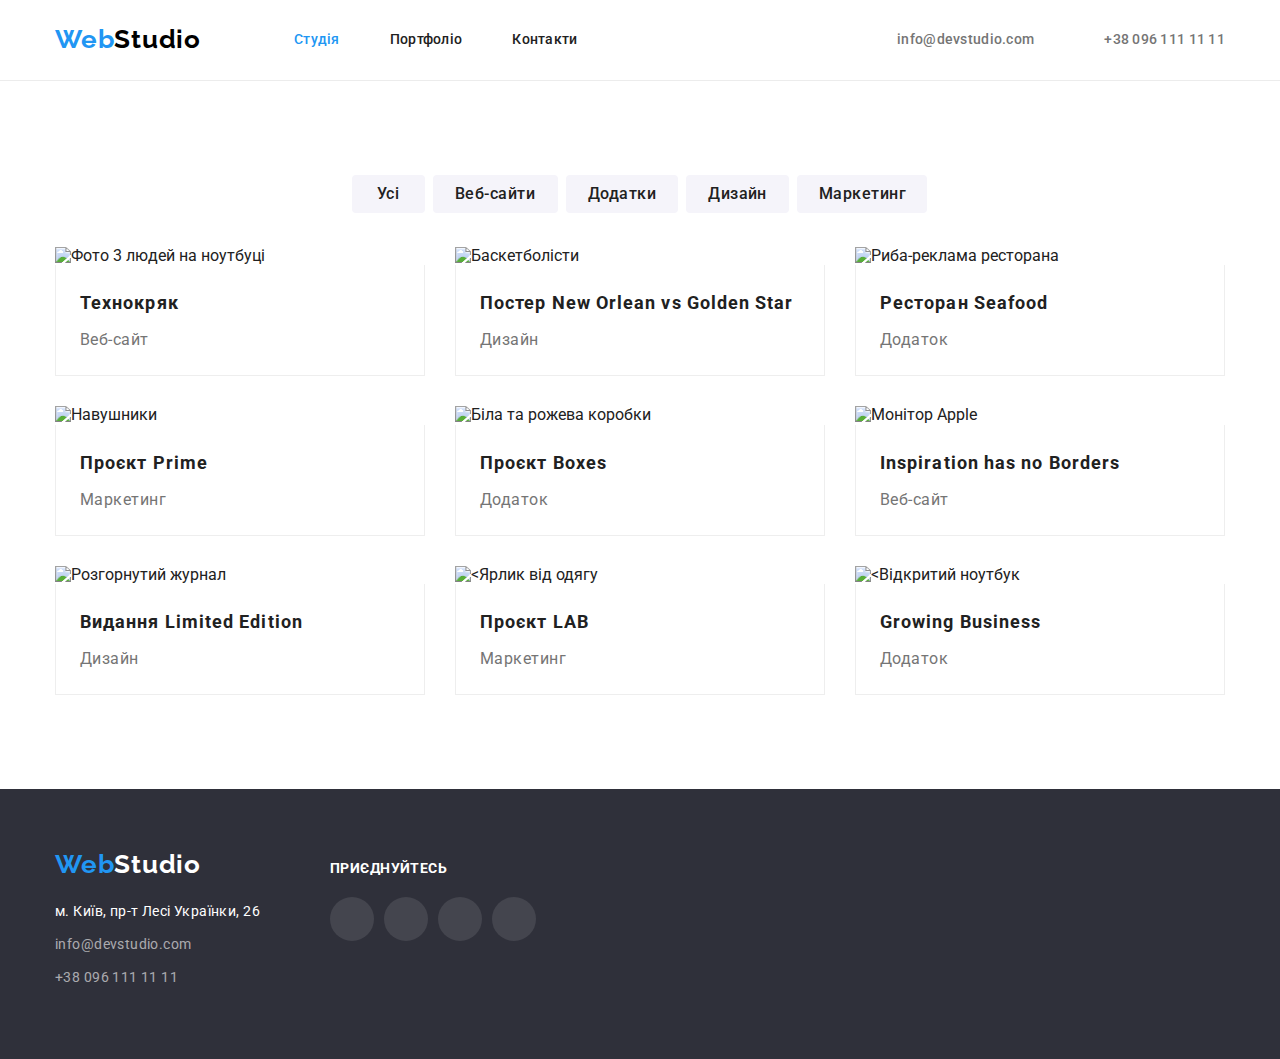
==== portfolio.html @ 87d5291f "Create portfolio.html" ====
<!DOCTYPE html>
<html lang="uk">
<head>
    <meta charset="UTF-8">
    <meta http-equiv="X-UA-Compatible" content="IE=edge">
    <meta name="viewport" content="width=device-width, initial-scale=1.0">
    <title>Портфоліо</title>
    <link href="https://fonts.googleapis.com/css2?family=Raleway:wght@700&family=Roboto:wght@400;500;700;900&display=swap"
        rel="stylesheet">
    <link rel="stylesheet" href="https://cdnjs.cloudflare.com/ajax/libs/modern-normalize/1.1.0/modern-normalize.min.css">
    <link rel="stylesheet" href="./css/styles.css">
</head>

<body>
    <!--Верхня лінія-->
    <header>
        <div class="container ln">
            <nav class="ln">
                <a href="./index.html" class="logo">Web<span class="black">Studio</span></a>
                <ul class="site-nav list">
                    <li class="nav-item"> <a href="./index.html" class="link current">Студія</a></li>
                    <li class="nav-item"> <a href="./portfolio.html" class="link">Портфоліо</a></li>
                    <li class="nav-item"> <a href="#" class="link">Контакти</a></li>
                </ul>
            </nav>
            <ul class="contacts list">
                <li class="c-item pictures">
                    <a href="mailto:info@devstudio.com" class="link">
                        <svg class="pictures-icon" width="16" height="12">
                            <use href="./images/icons.svg#icon-envelope"></use>
                        </svg>info@devstudio.com
                    </a>
                </li>
                <li class="c-item pictures">
                    <a href="tel:+380961111111" class="link">
                        <svg class="pictures-icon" width="10" height="16">
                            <use href="./images/icons.svg#icon-smartphone"></use>
                        </svg>+38 096 111 11 11
                    </a>
                </li>
            </ul>
        </div>
    </header>

    <!--ПОРТФОЛІО-->
    <main>
        <section class="port">
            <div class="container">
                <h1 class="visually-hidden">ПОРТФОЛІО</h1>
                <ul class="filters list">
                    <li class="filter-item"><button class="btn all" type="button">Усі</button></li>
                    <li class="filter-item"><button class="btn web" type="button">Веб-сайти</button></li>
                    <li class="filter-item"><button class="btn app" type="button">Додатки</button></li>
                    <li class="filter-item"><button class="btn design" type="button">Дизайн</button></li>
                    <li class="filter-item"><button class="btn mark" type="button">Маркетинг</button></li>
                </ul>
                <ul class="project list">
                    <li class="pr-item">
                        <a href="#" class="project-link">
                            <img src="images/pr1.jpg" alt="Фото 3 людей на ноутбуці" width="370">
                            <div class="card-conten">
                                <h2 class="project-title">Технокряк</h2>
                                <p class="project-text">Веб-сайт</p>
                            </div>                           
                        </a>
                    </li>
                    <li class="pr-item">
                        <a href="#" class="project-link">
                            <img src="images/pr2.jpg" alt="Баскетболісти" width="370">
                            <div class="card-conten">
                                <h2 class="project-title">Постер New Orlean vs Golden Star</h2>
                                <p class="project-text">Дизайн</p>
                            </div>                          
                        </a>
                    </li>
                    <li class="pr-item">
                        <a href="#" class="project-link">
                            <img src="images/pr3.jpg" alt="Риба-реклама ресторана" width="370">
                            <div class="card-conten">
                                <h2 class="project-title">Ресторан Seafood</h2>
                                <p class="project-text">Додаток</p>
                            </div>                           
                        </a>
                    </li>
                    <li class="pr-item">
                        <a href="#" class="project-link">
                            <img src="images/pr4.jpg" alt="Навушники" width="370">
                            <div class="card-conten">
                                <h2 class="project-title">Проєкт Prime</h2>
                                <p class="project-text">Маркетинг</p>
                            </div>                           
                        </a>
                    </li>
                    <li class="pr-item">
                        <a href="#" class="project-link">
                            <img src="images/pr5.jpg" alt="Біла та рожева коробки" width="370">
                            <div class="card-conten">
                                <h2 class="project-title">Проєкт Boxes</h2>
                                <p class="project-text">Додаток</p>
                            </div>                          
                        </a>
                    </li>
                    <li class="pr-item">
                        <a href="#" class="project-link">
                            <img src="images/pr6.jpg" alt="Монітор Apple" width="370">
                            <div class="card-conten">
                                <h2 class="project-title">Inspiration has no Borders</h2>
                                <p class="project-text">Веб-сайт</p>
                            </div>                            
                        </a>
                    </li>
                    <li class="pr-item">
                        <a href="#" class="project-link">
                            <img src="images/pr7.jpg" alt="Розгорнутий журнал" width="370">
                            <div class="card-conten">
                                <h2 class="project-title">Видання Limited Edition</h2>
                                <p class="project-text">Дизайн</p>
                            </div>                           
                        </a>
                    </li>
                    <li class="pr-item">
                        <a href="#" class="project-link">
                            <img src="images/pr8.jpg" alt="<Ярлик від одягу" width="370">
                            <div class="card-conten">
                                <h2 class="project-title">Проєкт LAB</h2>
                                <p class="project-text">Маркетинг</p>
                            </div>                           
                        </a>
                    </li>
                    <li class="pr-item">
                        <a href="#" class="project-link">                                            
                            <img src="images/pr9.jpg" alt="<Відкритий ноутбук" width="370">

                            <div class="card-conten">
                                <h2 class="project-title">Growing Business</h2>
                                <p class="project-text">Додаток</p>
                            </div>
                        </a>
                    </li>
                </ul>
            </div>                     
        </section>                    
    </main> 

    <!--Підвал-->
    <footer class="bg">
        <div class="container">
            <div class="address-box">
                <div class="address-item">
                    <a href="./index.html" class="bg-logo">Web<span class="white">Studio</span></a>
                    <address class="bg-address">
                        <ul class="con list">
                            <li class="con-item">
                                <p class="bg-title">м. Київ, пр-т Лесі Українки, 26</p>
                            </li>
                            <li class="con-item"> <a href="mailto:info@devstudio.com"
                                    class="bg-link">info@devstudio.com</a>
                            </li>
                            <li class="con-item"> <a href="tel:+380961111111" class="bg-link">+38 096 111 11 11</a>
                            </li>
                        </ul>
                    </address>
                </div>
                <div class="social">
                    <p class="social-text">Приєднуйтесь</p>
                    <ul class=" join list">
                        <li class="join-item">
                            <a href="#" class="join-link">
                                <svg class="join-icon" width="20" height="20">
                                    <use href="./images/icons.svg#icon-instagram2"></use>
                                </svg>
                            </a>
                        </li>
                        <li class="join-item">
                            <a href="#" class="join-link">
                                <svg class="join-icon" width="20" height="20">
                                    <use href="./images/icons.svg#icon-twitter2"></use>
                                </svg>
                            </a>
                        </li>
                        <li class="join-item">
                            <a href="#" class="join-link">
                                <svg class="join-icon" width="20" height="20">
                                    <use href="./images/icons.svg#icon-facebook2"></use>
                                </svg>
                            </a>
                        </li>
                        <li class="join-item">
                            <a href="#" class="join-link">
                                <svg class="join-icon" width="20" height="20">
                                    <use href="./images/icons.svg#icon-linkedin2"></use>
                                </svg>
                            </a>
                        </li>
                    </ul>
                </div>
            </div>
        </div>
    </footer>
</body>
</html>
---- css/styles.css ----
body {
    background-color: #fff;
    color: var(--primary-text-color);
    font-family: Roboto, sans-serif;  
}

.list {
    padding: 0;
    margin: 0;
    list-style: none;
}

header {
    border-bottom: 1px solid var(--border-header-color);
}

/*  */
/* Колір основного тексту #212121*/
/* Другорядний колір тексту #757575*/
/* Основний колір фону #FFFFFF*/
/* Другорядний колір фону #2F303A*/
/* Акцент #2196F3* / 
/*  */

:root {
    --primary-text-color: #212121;
    --text-color: #757575;
    --accent-color: #2196F3;
    --logo-color: #000;
    --secondary-logo-color: #fff;
    --secondary-background-color:#2F303A;
    --team-background-color: #F5F4FA;
    --address-color: #FFFFFF;
    --contacts-color: rgba(255, 255, 255, 0.6);
    --hat-text-color: #FFFFFF;
    --accent-background-color:#188CE8;
    --border-color: #EEEEEE;
    --border-header-color: #ECECEC;
    --card-set-gap: 30px;
    --hat-background-color: #C4C4C4;
    --cust-border-color: #AFB1B8;
    --social-background-color: rgba(255, 255, 255, 0.1);
}

img {
    display: block;
    max-width: 100%;
    height: auto;
}

.container {
    margin-left: auto;
    margin-right: auto;
    padding-left: 15px;
    padding-right: 15px;
    width: 1200px;
    /* outline: 2px solid tomato; */
}

/* HEADER-ЗАГОЛОВОК */
/* Флекс для всього футера */
.ln {
    display: flex;
    align-items: center;
}

/* ЛОГОТИП */

.logo{
    display: block;
    padding-top: 24px;
    padding-bottom: 25px;

    color: var(--accent-color);

    font-family: Raleway, sans-serif;
    font-weight: 700;
    font-size: 26px;
    line-height: 1.19;
    letter-spacing: 0.03em;
    text-decoration: none
}
.black {
    color: var(--logo-color);
}

/* НАВІГАЦІЯ */
/* Флекс для навігації */
.site-nav {
    display: flex;
    margin-left: 93px;
}

.site-nav .nav-item:not(:last-child) {
    margin-right: 50px;
}

.site-nav .link {
    display: block;
    padding-top: 32px;
    padding-bottom: 32px;

    color: var(--primary-text-color);

    font-weight: 500;
    font-size: 14px;
    line-height: 1.14;
    letter-spacing: 0.02em;
    text-decoration: none
}
.site-nav .link:hover,
.site-nav .link:focus {
    color: var(--accent-color);
}
.site-nav .link.current,
.contacts .link.current,
.contacts .link:hover,
.contacts .link:focus {
    color: var(--accent-color);
}

/* КОНТАКТИ */
/* Флекс на контакти */
.contacts {
    display: flex;
    margin-left: auto;
    /* align-items: center; */
}
.contacts .c-item + .c-item {
    margin-left: 50px;
}

.contacts .link {
    display: flex;
    align-items: center;
    padding-top: 32px;
    padding-bottom: 32px;

    color: var(--text-color);

    font-weight: 500;
    font-size: 14px;
    line-height: 1.14;
    letter-spacing: 0.02em;
    text-decoration: none;
}

.pictures {
    display: flex;
    align-items: center;
}

.pictures-icon {
    margin-right: 10px;

    fill: currentColor;
}


/* MAIN */
/* ШАПКА */

.hat {
    max-width: 1600px;
        margin-left: auto;
        margin-right: auto;
        background-image: linear-gradient(to right,
                rgba(47, 48, 58, 0.4),
                rgba(47, 48, 58, 0.4)),
            url(../images/team.jpg);
        background-repeat: no-repeat;
        background-position: center;
        background-size: cover;
    padding-top: 200px;
    padding-bottom: 200px;
    
    text-align: center; 

    background-color: var(--hat-background-color);
}
.hat-title {
    
    width: 696px;
    margin-left: auto;
    margin-right: auto;
    margin-top: 0;
    

    color: var(--hat-text-color);

    font-weight: 900;
    font-size: 44px;
    line-height: 1.36;
    letter-spacing: 0.06em;
    text-transform: uppercase;
    
}

.hat-text {
    
    padding: 10px 32px;
    min-width: 216px;
    border: none;
    border-radius: 4px;

    color: var(--hat-text-color);
    background-color: var(--accent-color);
      
    font-family: Roboto, sans-serif;
    font-weight: 700;
    font-size: 16px;
    line-height: 1.87;
    letter-spacing: 0.06em;
    cursor: pointer;

    box-shadow: 0px 4px 4px rgba(0, 0, 0, 0.15);
}

.hat-text:hover,
.hat-text:focus {
    background-color: var(--accent-background-color);
} 
/* Особливості */
.visually-hidden {
    position: absolute;
        white-space: nowrap;
        width: 1px;
        height: 1px;
        overflow: hidden;
        border: 0;
        padding: 0;
        clip: rect(0 0 0 0);
        clip-path: inset(50%);
        margin: -1px;
}
.trait {
    padding-top: 94px;
    padding-bottom: 94px;
}
/* Флекс Особливості */
.features {
    display: flex;
}

.item {
    width: calc((100% - 3 * 30px) / 4);
}

.features .item+.item {
    margin-left: 30px;
}
.pic {
    display: flex;
    align-items: center;
    justify-content: center;
    margin-bottom: 30px;
    height: 120px;

    background-color: var(--team-background-color);     
}

.i-item+.i-item {
    margin-left: 30px;
}

.i-item {
    width: calc((100% - 3 * 30px) / 4);
}
.features-title {
    margin-top: 0;
    margin-bottom: 10px;

    font-weight: 700;
    font-size: 14px;
    line-height: 1.14;
    letter-spacing: 0.03em;
    text-transform: uppercase;
}

.features-text {
    margin-top: 0;
    margin-bottom: 0;

    color: var(--text-color);

    font-size: 14px;
    line-height: 1.71;
    letter-spacing: 0.03em; 
}

/* Чим ми займаємось */
/* Флекс */
.we-do {
    padding-bottom: 94px;
}
.work {
    display: flex;
}

.work>.item {
    width: calc((100% - 2 * 30px) / 3);
}

.work .item+.item {
    margin-left: 30px;
}

.title, .title-do {
    margin-top: 0;
    margin-bottom: 50px;

    font-weight: 700;
    font-size: 36px;
    line-height: 1.16;
    letter-spacing: 0.03em;
    text-align: center;
}

/* Команда */
/* Флекс */
.team {
    display: flex;
   
}

.team .team-item+.team-item {
    margin-left: 30px;  
}
.team-item {
    box-shadow: 0px 1px 3px rgba(0, 0, 0, 0.12), 0px 1px 1px rgba(0, 0, 0, 0.14), 0px 2px 1px rgba(0, 0, 0, 0.2);
}

.team-section {
    padding-top: 94px;
    padding-bottom: 94px;

    background-color: var(--team-background-color);
}

.team-title {
    margin-top: 0;
    margin-bottom: 10px;
    

    background-color: var(--hat-text-color);

    font-weight: 500;
    font-size: 16px;
    line-height: 1.18;
    letter-spacing: 0.03em;
    
}
.team-text {
    margin-top: 0;
    margin-bottom: 16px;

    color: var(--text-color);
    background-color: var(--hat-text-color);

    font-size: 16px;
    line-height: 1.18;
    letter-spacing: 0.03em;  
}

.bottom-line {
    padding-top: 30px;
    padding-bottom: 30px;
    text-align: center;

    background-color: var(--hat-text-color);

    
    border-radius: 0px 0px 4px 4px;   
}
/* Соціальні мережі */

.s-box {
    display: flex;
    align-items: center;
    justify-content: center;;
    width: 44px;
    height: 44px;
    text-decoration: none;
    border: none;
    border-radius: 50%;
    fill: var(--cust-border-color);
}

.s-box:hover,
.s-box:focus {
    background-color:  var(--accent-color);
    fill: var(--hat-text-color);
}
.s-icon:hover {
    fill: var(--hat-text-color);
}

.t-link {
    display: flex;
    align-items: center;
    justify-content: center;
    gap: 10px;
}
.t-link .s-box+.s-box {
    margin-left: 10px;
}

/* Постійні клієнти */
.customers {
    padding-top: 94px;
    padding-bottom: 94px;
}

.client {
    display: flex;
    align-items: center;
}

.client .cust-item+.cust-item {
    margin-left: 30px;    
}

.cust-item {
    width: calc((100% - 5 * 30px) / 6);
    
}


.cust {
    display: flex;
    align-items: center;
    justify-content: center;
    border-radius: 4px;           
    height: 92px;

    border: 1px solid var(--cust-border-color);
    fill: var(--cust-border-color);
}

.cust:hover,
.cust:focus {
    border: 1px solid var(--accent-color);
    fill: var(--accent-color);
    
}

.cust-title {
    margin-top: 0;
    margin-bottom: 50px;


    font-weight: 700;
    font-size: 36px;
    line-height: 1.16;
    text-align: center;
    letter-spacing: 0.03em;
}

/* ПОРТФОЛІО */
/* Кнопки */
/* Флекс */

.filters {
    display: flex;
    justify-content: center;
    align-items: baseline;
    margin-bottom: 34px;
}

.btn {
    width: calc((100% - 4 * 8px) / 5);

    color: var(--primary-text-color);
    background: var(--team-background-color);
    
    font-family: Roboto, sans-serif;
    font-weight: 500;
    font-size: 16px;
    line-height: 1.62;
    letter-spacing: 0.03em;
    cursor: pointer;
}

.filters .filter-item+.filter-item {
    margin-left: 8px;
}

.all {
    display: inline-block;
    border-radius: 4px;
    padding: 6px 25px;
    min-width: 73px;
    border: none;
}

.web {
    display: inline-block;
    border-radius: 4px;
    padding: 6px 22px;
    min-width: 125px;
    border: none;
}

.app {
    display: inline-block;
    border-radius: 4px;
    padding: 6px 22px;
    min-width: 112px;
    border: none;
}

.design {
    display: inline-block;
    border-radius: 4px;
    padding: 6px 22px;
    min-width: 103px;
    border: none;
}

.mark {
    display: inline-block;
    border-radius: 4px;
    padding: 6px 22px;
    min-width: 130px;
    border: none;
}

.btn:hover,
.btn:focus {
    color: var(--hat-text-color);
    background-color: var(--accent-color);
    box-shadow: 0px 3px 1px rgba(0, 0, 0, 0.1), 0px 1px 2px rgba(0, 0, 0, 0.08), 0px 2px 2px rgba(0, 0, 0, 0.12);
}

/* Розділи */
/* Флекс-сітка */
.port {
    padding-top: 94px;
    padding-bottom: 94px;
}
.project {
    gap: var(--card-set-gap);
    display: flex;
    flex-wrap: wrap;
      
}

.pr-item {
    flex-basis: calc((100% - 2 * var(--card-set-gap)) / 3);       
}

.card-conten {
    padding: 20px 24px;
    background: var(--hat-text-color);
    border-right: 1px solid var(--border-color);
    border-bottom: 1px solid var(--border-color);
    border-left: 1px solid var(--border-color);
}

.project-link {
    display: block;
    color: var(--primary-text-color);

    text-decoration: none;
}
.project-link:hover,
.project-link:focus {
    box-shadow: 0px 1px 1px rgba(0, 0, 0, 0.12), 0px 4px 4px rgba(0, 0, 0, 0.06), 1px 4px 6px rgba(0, 0, 0, 0.16);
}

.project-title {
    margin-top: 0;
    margin-bottom: 4px;

    font-weight: 700;
    font-size: 18px;
    line-height: 2.0;
    letter-spacing: 0.06em;
}

.project-text {
    margin-top: 0;
    margin-bottom: 0;

    color: var(--text-color);

    font-size: 16px;
    line-height: 1.87;
    letter-spacing: 0.03em;   
}

/* ПІДВАЛ */

/* ПІДВАЛ */

.bg {
    padding-top: 60px;
    padding-bottom: 60px;
    background-color: var(--secondary-background-color);
}

.bg-logo {
    display: block;
    margin-bottom: 20px;
    padding: 0;

    color: var(--accent-color);

    font-family: Raleway, sans-serif;
    font-weight: 700;
    font-size: 26px;
    line-height: 1.19;
    letter-spacing: 0.03em;
    text-decoration: none
}

.white {
    color: var(--secondary-logo-color);
}

.bg-title {
    margin: 0;
    padding: 0;

    color: var(--address-color);

    font-size: 14px;
    line-height: 1.71;
    letter-spacing: 0.03em;
    font-style: normal;
}

.bg-link {

    color: var(--contacts-color);

    font-style: normal;
    font-size: 14px;
    line-height: 1.71;
    letter-spacing: 0.03em;
    text-decoration: none;
}

.bg-link:hover,
.bg-link:focus {
    color: var(--accent-color);
}


.social-text {
    margin-top: 0;
    margin-right: 0;
    margin-left: 0;
    margin-bottom: 20px;

    font-weight: 700;
    font-size: 14px;
    line-height: 1.14;
    letter-spacing: 0.03em;
    text-transform: uppercase;

    color: var(--hat-text-color);
}

.join {
    display: flex;
    align-items: center;
}

.join>.join-item+.join-item {
    margin-left: 10px;
}

.join-link {
    display: flex;
    justify-content: center;
    align-items: center;

    background-color: var(--social-background-color);

    width: 44px;
    height: 44px;
    border-radius: 50%;  
}

.join-link:hover,
.join-link:focus {
    background-color: var(--accent-color);
}

.con {
    display: flex;
    flex-direction: column;
}

.con-item {
    padding: 0;
    margin-bottom: 9px;
    margin-left: 0;
    margin-right: 0;
}

.address-box {
    display: flex;
    align-items: baseline;
}

.address-item {
    margin-right: 70px;

}


/* section, */
/* header, */
/* footer { */
    /* outline: 2px solid blue; */
/* } */
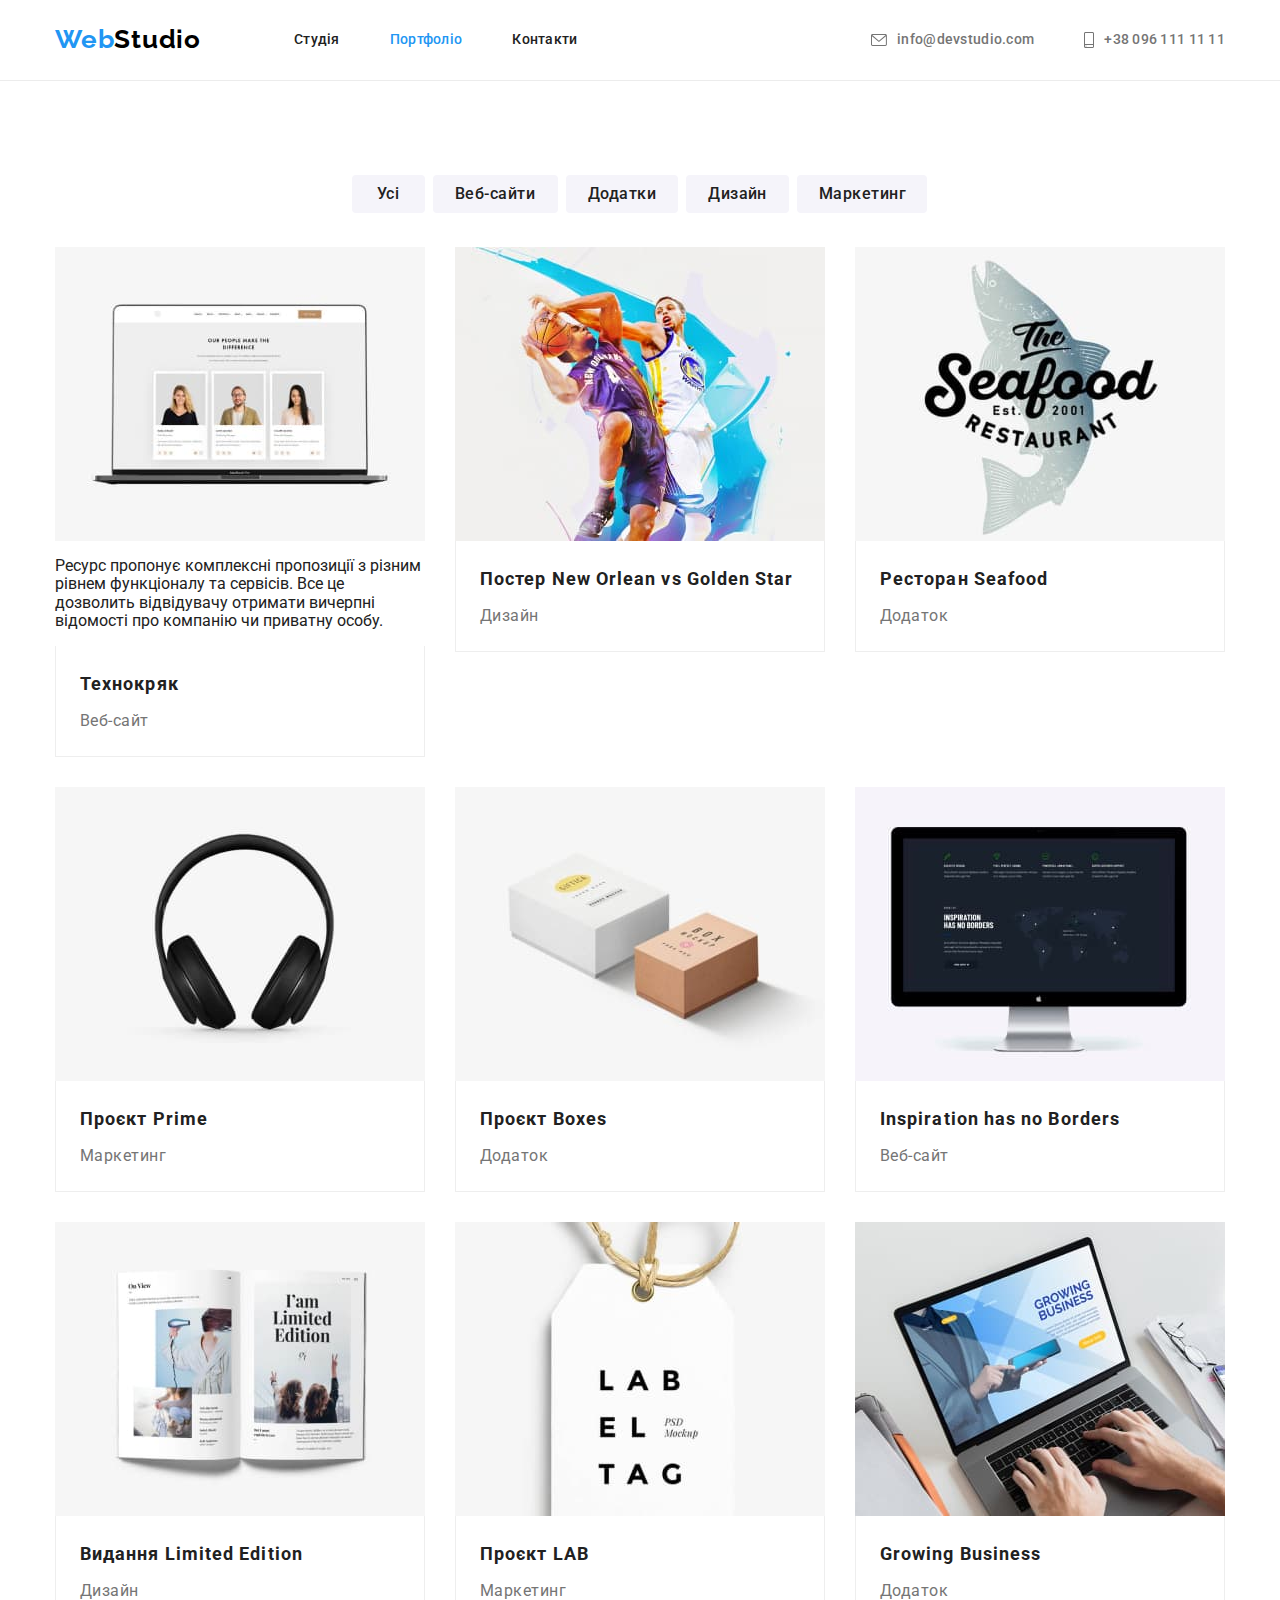
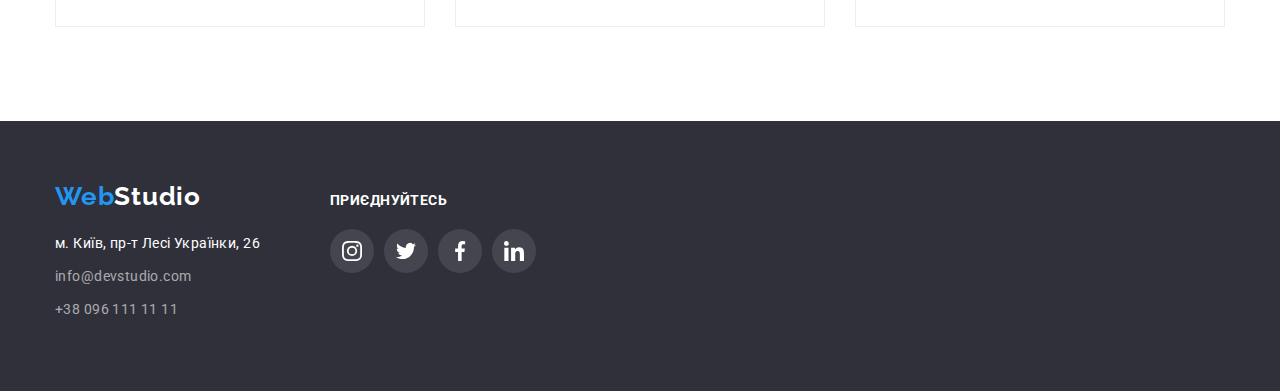
==== commit d7515cdd: "Update portfolio.html" ====
--- a/portfolio.html
+++ b/portfolio.html
@@ -18,8 +18,8 @@
             <nav class="ln">
                 <a href="./index.html" class="logo">Web<span class="black">Studio</span></a>
                 <ul class="site-nav list">
-                    <li class="nav-item"> <a href="./index.html" class="link current">Студія</a></li>
-                    <li class="nav-item"> <a href="./portfolio.html" class="link">Портфоліо</a></li>
+                    <li class="nav-item"> <a href="./index.html" class="link">Студія</a></li>
+                    <li class="nav-item"> <a href="./portfolio.html" class="link current">Портфоліо</a></li>
                     <li class="nav-item"> <a href="#" class="link">Контакти</a></li>
                 </ul>
             </nav>
@@ -57,7 +57,14 @@
                 <ul class="project list">
                     <li class="pr-item">
                         <a href="#" class="project-link">
-                            <img src="images/pr1.jpg" alt="Фото 3 людей на ноутбуці" width="370">
+                            <div class="card-thumb">
+                                <img src="images/pr1.jpg" alt="Фото 3 людей на ноутбуці" width="370">
+                                <div class="overlay-text">
+                                    <p class="paragraf">Ресурс пропонує комплексні пропозиції з різним рівнем функціоналу та сервісів.
+                                        Все це дозволить відвідувачу отримати вичерпні відомості про компанію чи приватну особу.
+                                    </p>
+                                </div>                                
+                            </div>
                             <div class="card-conten">
                                 <h2 class="project-title">Технокряк</h2>
                                 <p class="project-text">Веб-сайт</p>
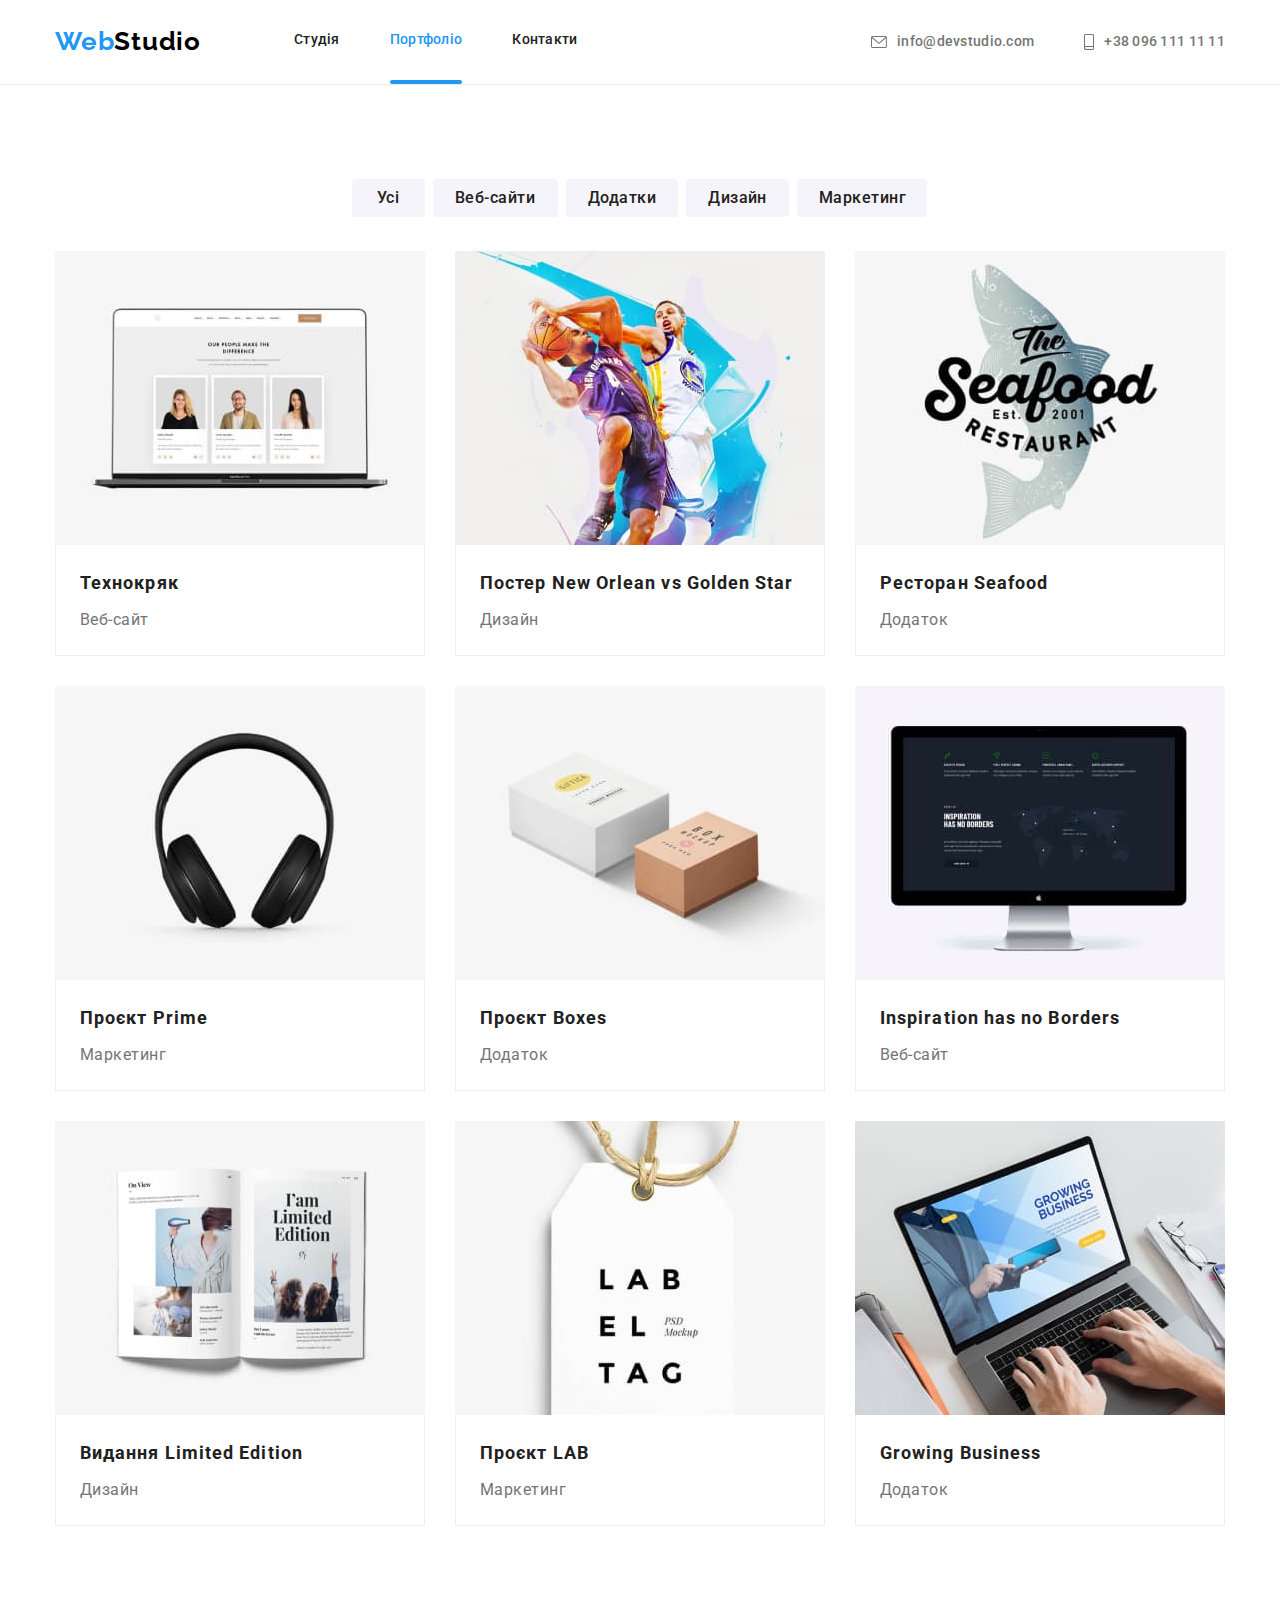
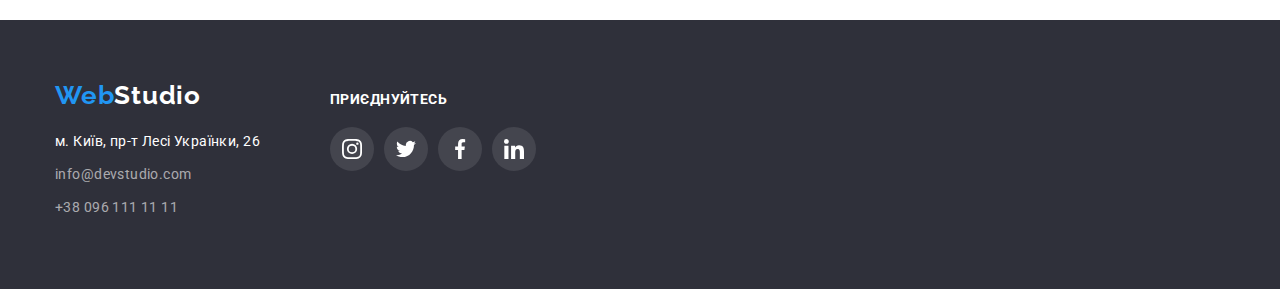
==== commit c66ecbe9: "Update portfolio.html" ====
--- a/portfolio.html
+++ b/portfolio.html
@@ -73,7 +73,14 @@
                     </li>
                     <li class="pr-item">
                         <a href="#" class="project-link">
-                            <img src="images/pr2.jpg" alt="Баскетболісти" width="370">
+                            <div  class="card-thumb">
+                                <img src="images/pr2.jpg" alt="Баскетболісти" width="370">
+                                <div class="overlay-text">
+                                    <p class="paragraf">Ресурс пропонує комплексні пропозиції з різним рівнем функціоналу та сервісів.
+                                        Все це дозволить відвідувачу отримати вичерпні відомості про компанію чи приватну особу.
+                                    </p>
+                                </div>
+                            </div>                            
                             <div class="card-conten">
                                 <h2 class="project-title">Постер New Orlean vs Golden Star</h2>
                                 <p class="project-text">Дизайн</p>
@@ -82,7 +89,14 @@
                     </li>
                     <li class="pr-item">
                         <a href="#" class="project-link">
-                            <img src="images/pr3.jpg" alt="Риба-реклама ресторана" width="370">
+                            <div class="card-thumb">
+                                <img src="images/pr3.jpg" alt="Риба-реклама ресторана" width="370">
+                                <div class="overlay-text">
+                                    <p class="paragraf">Ресурс пропонує комплексні пропозиції з різним рівнем функціоналу та сервісів.
+                                        Все це дозволить відвідувачу отримати вичерпні відомості про компанію чи приватну особу.
+                                    </p>
+                                </div>
+                            </div>                            
                             <div class="card-conten">
                                 <h2 class="project-title">Ресторан Seafood</h2>
                                 <p class="project-text">Додаток</p>
@@ -91,7 +105,14 @@
                     </li>
                     <li class="pr-item">
                         <a href="#" class="project-link">
-                            <img src="images/pr4.jpg" alt="Навушники" width="370">
+                            <div class="card-thumb">
+                                <img src="images/pr4.jpg" alt="Навушники" width="370">
+                                <div class="overlay-text">
+                                    <p class="paragraf">Ресурс пропонує комплексні пропозиції з різним рівнем функціоналу та сервісів.
+                                        Все це дозволить відвідувачу отримати вичерпні відомості про компанію чи приватну особу.
+                                    </p>
+                                </div>
+                            </div>                           
                             <div class="card-conten">
                                 <h2 class="project-title">Проєкт Prime</h2>
                                 <p class="project-text">Маркетинг</p>
@@ -100,7 +121,14 @@
                     </li>
                     <li class="pr-item">
                         <a href="#" class="project-link">
-                            <img src="images/pr5.jpg" alt="Біла та рожева коробки" width="370">
+                            <div class="card-thumb">
+                                <img src="images/pr5.jpg" alt="Біла та рожева коробки" width="370">
+                                <div class="overlay-text">
+                                    <p class="paragraf">Ресурс пропонує комплексні пропозиції з різним рівнем функціоналу та сервісів.
+                                        Все це дозволить відвідувачу отримати вичерпні відомості про компанію чи приватну особу.
+                                    </p>
+                                </div>
+                            </div>                           
                             <div class="card-conten">
                                 <h2 class="project-title">Проєкт Boxes</h2>
                                 <p class="project-text">Додаток</p>
@@ -109,7 +137,14 @@
                     </li>
                     <li class="pr-item">
                         <a href="#" class="project-link">
-                            <img src="images/pr6.jpg" alt="Монітор Apple" width="370">
+                            <div class="card-thumb">
+                                <img src="images/pr6.jpg" alt="Монітор Apple" width="370">
+                                <div class="overlay-text">
+                                    <p class="paragraf">Ресурс пропонує комплексні пропозиції з різним рівнем функціоналу та сервісів.
+                                        Все це дозволить відвідувачу отримати вичерпні відомості про компанію чи приватну особу.
+                                    </p>
+                                </div>
+                            </div>                          
                             <div class="card-conten">
                                 <h2 class="project-title">Inspiration has no Borders</h2>
                                 <p class="project-text">Веб-сайт</p>
@@ -118,7 +153,14 @@
                     </li>
                     <li class="pr-item">
                         <a href="#" class="project-link">
-                            <img src="images/pr7.jpg" alt="Розгорнутий журнал" width="370">
+                            <div class="card-thumb">
+                                <img src="images/pr7.jpg" alt="Розгорнутий журнал" width="370">
+                                <div class="overlay-text">
+                                    <p class="paragraf">Ресурс пропонує комплексні пропозиції з різним рівнем функціоналу та сервісів.
+                                        Все це дозволить відвідувачу отримати вичерпні відомості про компанію чи приватну особу.
+                                    </p>
+                                </div>
+                            </div>                           
                             <div class="card-conten">
                                 <h2 class="project-title">Видання Limited Edition</h2>
                                 <p class="project-text">Дизайн</p>
@@ -127,7 +169,14 @@
                     </li>
                     <li class="pr-item">
                         <a href="#" class="project-link">
-                            <img src="images/pr8.jpg" alt="<Ярлик від одягу" width="370">
+                            <div class="card-thumb">
+                                <img src="images/pr8.jpg" alt="<Ярлик від одягу" width="370">
+                                <div class="overlay-text">
+                                    <p class="paragraf">Ресурс пропонує комплексні пропозиції з різним рівнем функціоналу та сервісів.
+                                        Все це дозволить відвідувачу отримати вичерпні відомості про компанію чи приватну особу.
+                                    </p>
+                                </div>
+                            </div>                            
                             <div class="card-conten">
                                 <h2 class="project-title">Проєкт LAB</h2>
                                 <p class="project-text">Маркетинг</p>
@@ -135,9 +184,15 @@
                         </a>
                     </li>
                     <li class="pr-item">
-                        <a href="#" class="project-link">                                            
-                            <img src="images/pr9.jpg" alt="<Відкритий ноутбук" width="370">
-
+                        <a href="#" class="project-link">
+                            <div class="card-thumb">
+                                <img src="images/pr9.jpg" alt="<Відкритий ноутбук" width="370">
+                                <div class="overlay-text">
+                                    <p class="paragraf">Ресурс пропонує комплексні пропозиції з різним рівнем функціоналу та сервісів.
+                                        Все це дозволить відвідувачу отримати вичерпні відомості про компанію чи приватну особу.
+                                    </p>
+                                </div>
+                            </div>                                                                        
                             <div class="card-conten">
                                 <h2 class="project-title">Growing Business</h2>
                                 <p class="project-text">Додаток</p>
--- a/css/styles.css
+++ b/css/styles.css
@@ -118,6 +118,18 @@
 .contacts .link:focus {
     color: var(--accent-color);
 }
+.current::after {
+    content: '';
+    display: block;
+    height: 4px;
+    border-radius: 2px;
+    
+    background-color: var(--accent-color);
+
+    position: relative;
+    bottom: -32px;
+}
+
 
 /* КОНТАКТИ */
 /* Флекс на контакти */
@@ -305,6 +317,33 @@
     margin-left: 30px;
 }
 
+.work-text {
+    display: flex;
+    align-items: center;
+    justify-content: center;
+    font-weight: 700;
+    font-size: 14px;
+    line-height: 1.14;
+    letter-spacing: 0.03em;
+    text-transform: uppercase;
+   
+    width: 370px;
+    height: 70px;  
+
+    color: var(--hat-text-color);
+    background-color: rgba(47, 48, 58, 0.8);
+
+    position: absolute;
+    bottom: 0;
+}
+.work-thumb {
+    position: relative;
+}
+
+.paragraf {
+    margin: 0;
+}
+
 .title, .title-do {
     margin-top: 0;
     margin-bottom: 50px;
@@ -588,6 +627,60 @@
     line-height: 1.87;
     letter-spacing: 0.03em;   
 }
+/* Оверлей */
+.card-thumb {
+    position: relative;
+    overflow: hidden;
+}
+
+.card-thumb::before {
+    display: inline-block;
+    position: absolute;
+    content: '';
+    width: 100%;
+    height: 100%;
+
+    background-color: rgba(33, 150, 243, 0.9);
+
+    opacity: 0;
+    transform: translateY(100%);
+    transition: transform 250ms cubic-bezier(0.4, 0, 0.2, 1);
+
+}
+
+.card-thumb:hover::before {
+    transform: translateY(0);
+    opacity: 1;
+}
+
+
+.overlay-text {
+    
+    font-size: 18px;
+    line-height: 1.55;
+    letter-spacing: 0.03em;
+        
+    width: 100%;
+    height: 100%;
+    padding: 63px 24px;
+   
+    position: absolute;
+    top: 50%;
+    left: 50%;
+    transform: translate(-50%, -50%);    
+    opacity: 0;
+    
+    color: var(--hat-text-color);
+}
+
+.overlay-text:hover {
+    opacity: 1;
+}
+    
+
+
+
+
 
 /* ПІДВАЛ */
 
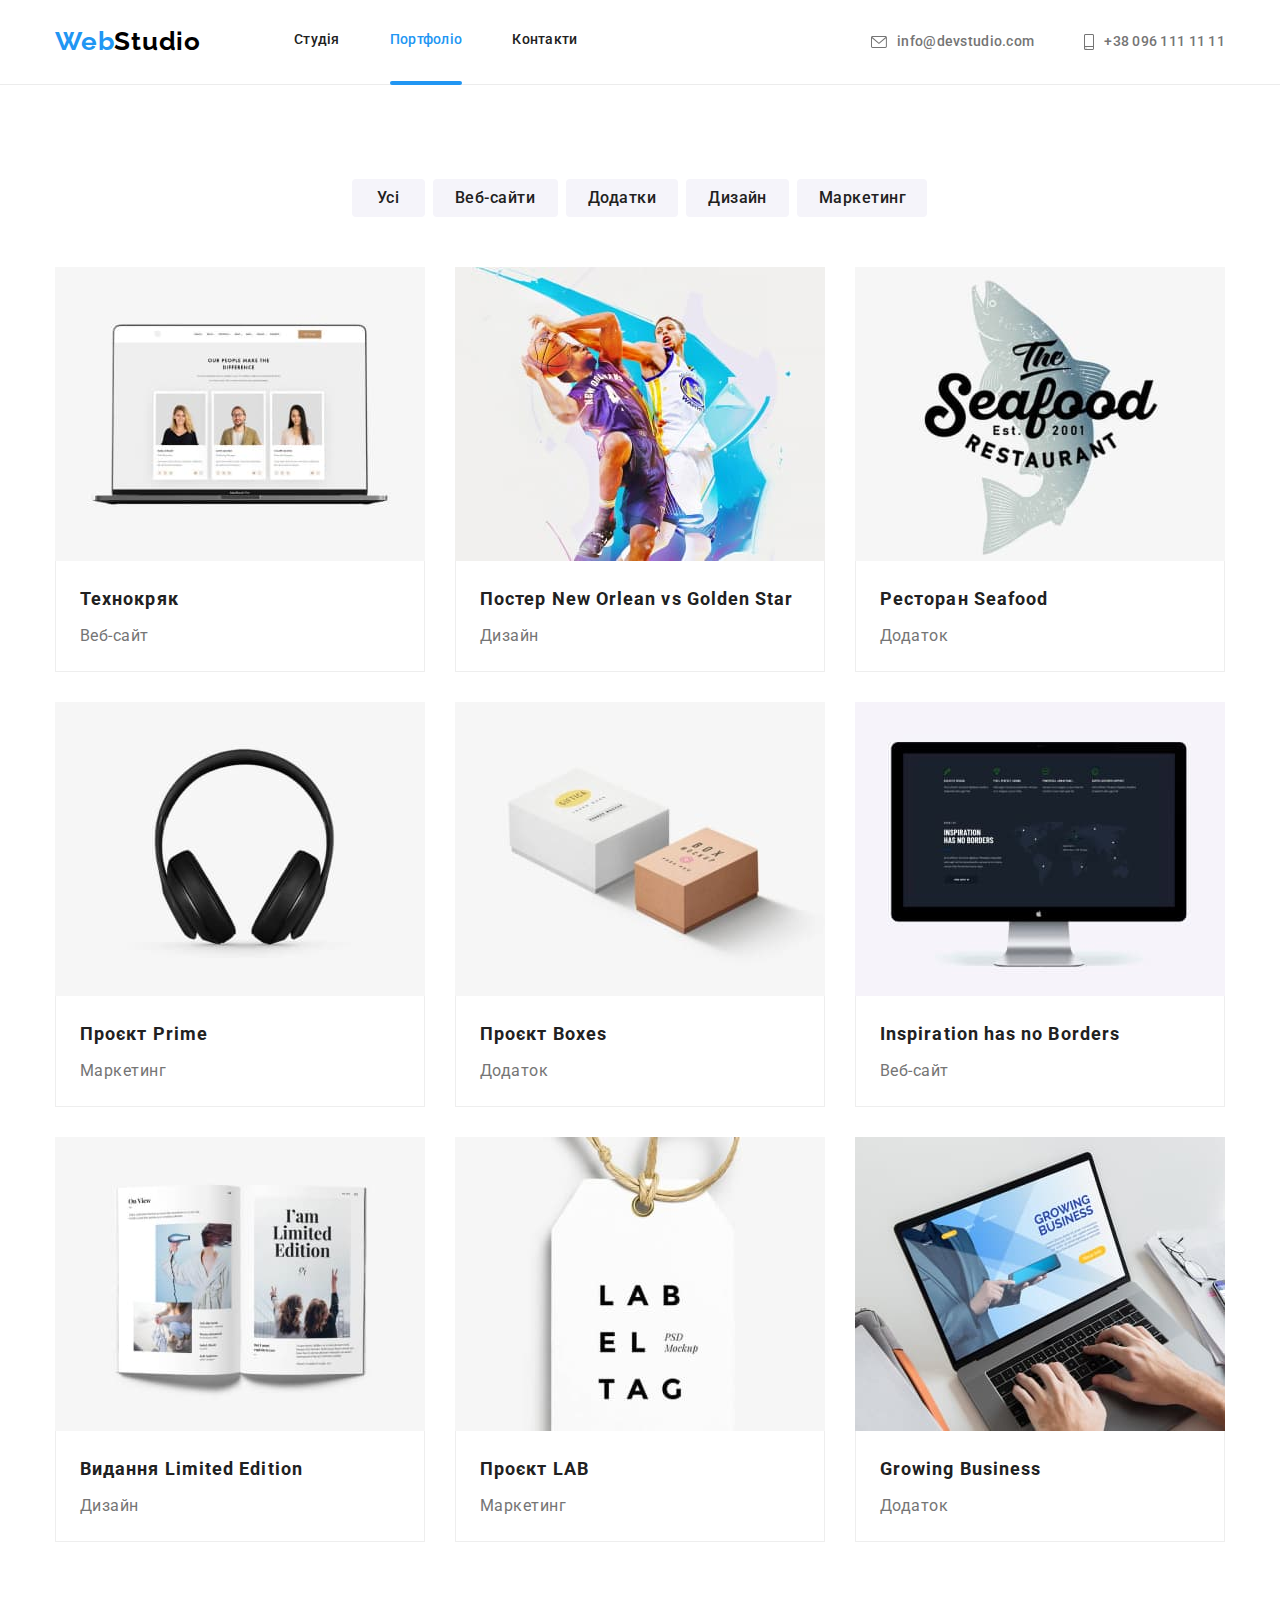
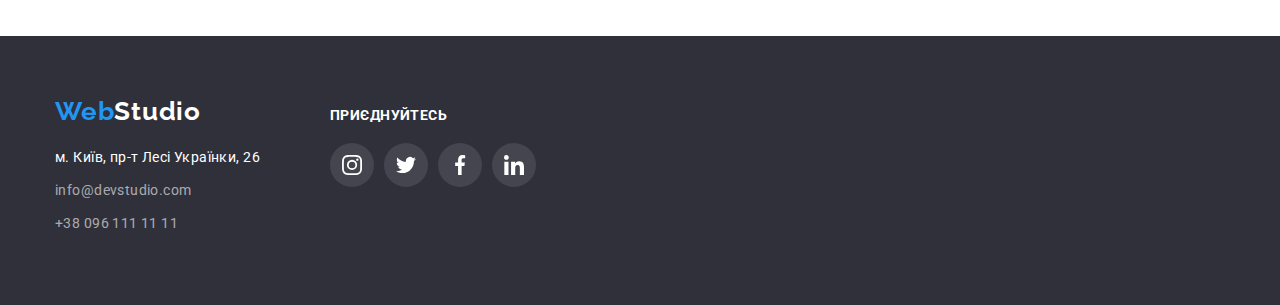
==== commit 5181ecf0: "Update portfolio.html" ====
--- a/portfolio.html
+++ b/portfolio.html
@@ -59,11 +59,9 @@
                         <a href="#" class="project-link">
                             <div class="card-thumb">
                                 <img src="images/pr1.jpg" alt="Фото 3 людей на ноутбуці" width="370">
-                                <div class="overlay-text">
-                                    <p class="paragraf">Ресурс пропонує комплексні пропозиції з різним рівнем функціоналу та сервісів.
-                                        Все це дозволить відвідувачу отримати вичерпні відомості про компанію чи приватну особу.
-                                    </p>
-                                </div>                                
+                                <p class="overlay-text">Ресурс пропонує комплексні пропозиції з різним рівнем функціоналу та сервісів.
+                                   Все це дозволить відвідувачу отримати вичерпні відомості про компанію чи приватну особу.
+                                </p>                                                                
                             </div>
                             <div class="card-conten">
                                 <h2 class="project-title">Технокряк</h2>
@@ -75,11 +73,9 @@
                         <a href="#" class="project-link">
                             <div  class="card-thumb">
                                 <img src="images/pr2.jpg" alt="Баскетболісти" width="370">
-                                <div class="overlay-text">
-                                    <p class="paragraf">Ресурс пропонує комплексні пропозиції з різним рівнем функціоналу та сервісів.
-                                        Все це дозволить відвідувачу отримати вичерпні відомості про компанію чи приватну особу.
-                                    </p>
-                                </div>
+                                <p class="overlay-text">Ресурс пропонує комплексні пропозиції з різним рівнем функціоналу та сервісів.
+                                    Все це дозволить відвідувачу отримати вичерпні відомості про компанію чи приватну особу.
+                                </p>
                             </div>                            
                             <div class="card-conten">
                                 <h2 class="project-title">Постер New Orlean vs Golden Star</h2>
@@ -91,11 +87,9 @@
                         <a href="#" class="project-link">
                             <div class="card-thumb">
                                 <img src="images/pr3.jpg" alt="Риба-реклама ресторана" width="370">
-                                <div class="overlay-text">
-                                    <p class="paragraf">Ресурс пропонує комплексні пропозиції з різним рівнем функціоналу та сервісів.
-                                        Все це дозволить відвідувачу отримати вичерпні відомості про компанію чи приватну особу.
-                                    </p>
-                                </div>
+                                <p class="overlay-text">Ресурс пропонує комплексні пропозиції з різним рівнем функціоналу та сервісів.
+                                    Все це дозволить відвідувачу отримати вичерпні відомості про компанію чи приватну особу.
+                                </p>                               
                             </div>                            
                             <div class="card-conten">
                                 <h2 class="project-title">Ресторан Seafood</h2>
@@ -107,11 +101,9 @@
                         <a href="#" class="project-link">
                             <div class="card-thumb">
                                 <img src="images/pr4.jpg" alt="Навушники" width="370">
-                                <div class="overlay-text">
-                                    <p class="paragraf">Ресурс пропонує комплексні пропозиції з різним рівнем функціоналу та сервісів.
-                                        Все це дозволить відвідувачу отримати вичерпні відомості про компанію чи приватну особу.
-                                    </p>
-                                </div>
+                                <p class="overlay-text">Ресурс пропонує комплексні пропозиції з різним рівнем функціоналу та сервісів.
+                                    Все це дозволить відвідувачу отримати вичерпні відомості про компанію чи приватну особу.
+                                </p>                               
                             </div>                           
                             <div class="card-conten">
                                 <h2 class="project-title">Проєкт Prime</h2>
@@ -123,11 +115,9 @@
                         <a href="#" class="project-link">
                             <div class="card-thumb">
                                 <img src="images/pr5.jpg" alt="Біла та рожева коробки" width="370">
-                                <div class="overlay-text">
-                                    <p class="paragraf">Ресурс пропонує комплексні пропозиції з різним рівнем функціоналу та сервісів.
-                                        Все це дозволить відвідувачу отримати вичерпні відомості про компанію чи приватну особу.
-                                    </p>
-                                </div>
+                                <p class="overlay-text">Ресурс пропонує комплексні пропозиції з різним рівнем функціоналу та сервісів.
+                                    Все це дозволить відвідувачу отримати вичерпні відомості про компанію чи приватну особу.
+                                </p>                               
                             </div>                           
                             <div class="card-conten">
                                 <h2 class="project-title">Проєкт Boxes</h2>
@@ -139,11 +129,9 @@
                         <a href="#" class="project-link">
                             <div class="card-thumb">
                                 <img src="images/pr6.jpg" alt="Монітор Apple" width="370">
-                                <div class="overlay-text">
-                                    <p class="paragraf">Ресурс пропонує комплексні пропозиції з різним рівнем функціоналу та сервісів.
-                                        Все це дозволить відвідувачу отримати вичерпні відомості про компанію чи приватну особу.
-                                    </p>
-                                </div>
+                                <p class="overlay-text">Ресурс пропонує комплексні пропозиції з різним рівнем функціоналу та сервісів.
+                                    Все це дозволить відвідувачу отримати вичерпні відомості про компанію чи приватну особу.
+                                </p>                               
                             </div>                          
                             <div class="card-conten">
                                 <h2 class="project-title">Inspiration has no Borders</h2>
@@ -155,11 +143,9 @@
                         <a href="#" class="project-link">
                             <div class="card-thumb">
                                 <img src="images/pr7.jpg" alt="Розгорнутий журнал" width="370">
-                                <div class="overlay-text">
-                                    <p class="paragraf">Ресурс пропонує комплексні пропозиції з різним рівнем функціоналу та сервісів.
-                                        Все це дозволить відвідувачу отримати вичерпні відомості про компанію чи приватну особу.
-                                    </p>
-                                </div>
+                                <p class="overlay-text">Ресурс пропонує комплексні пропозиції з різним рівнем функціоналу та сервісів.
+                                    Все це дозволить відвідувачу отримати вичерпні відомості про компанію чи приватну особу.
+                                </p>                                
                             </div>                           
                             <div class="card-conten">
                                 <h2 class="project-title">Видання Limited Edition</h2>
@@ -170,12 +156,10 @@
                     <li class="pr-item">
                         <a href="#" class="project-link">
                             <div class="card-thumb">
-                                <img src="images/pr8.jpg" alt="<Ярлик від одягу" width="370">
-                                <div class="overlay-text">
-                                    <p class="paragraf">Ресурс пропонує комплексні пропозиції з різним рівнем функціоналу та сервісів.
-                                        Все це дозволить відвідувачу отримати вичерпні відомості про компанію чи приватну особу.
-                                    </p>
-                                </div>
+                                <img src="images/pr8.jpg" alt="<Ярлик від одягу" width="370">                        
+                                <p class="overlay-text">Ресурс пропонує комплексні пропозиції з різним рівнем функціоналу та сервісів.
+                                    Все це дозволить відвідувачу отримати вичерпні відомості про компанію чи приватну особу.
+                                </p>                           
                             </div>                            
                             <div class="card-conten">
                                 <h2 class="project-title">Проєкт LAB</h2>
@@ -187,11 +171,9 @@
                         <a href="#" class="project-link">
                             <div class="card-thumb">
                                 <img src="images/pr9.jpg" alt="<Відкритий ноутбук" width="370">
-                                <div class="overlay-text">
-                                    <p class="paragraf">Ресурс пропонує комплексні пропозиції з різним рівнем функціоналу та сервісів.
-                                        Все це дозволить відвідувачу отримати вичерпні відомості про компанію чи приватну особу.
-                                    </p>
-                                </div>
+                                <p class="overlay-text">Ресурс пропонує комплексні пропозиції з різним рівнем функціоналу та сервісів.
+                                    Все це дозволить відвідувачу отримати вичерпні відомості про компанію чи приватну особу.
+                                </p>                               
                             </div>                                                                        
                             <div class="card-conten">
                                 <h2 class="project-title">Growing Business</h2>
--- a/css/styles.css
+++ b/css/styles.css
@@ -96,6 +96,7 @@
 }
 
 .site-nav .link {
+    
     display: block;
     padding-top: 32px;
     padding-bottom: 32px;
@@ -106,11 +107,15 @@
     font-size: 14px;
     line-height: 1.14;
     letter-spacing: 0.02em;
-    text-decoration: none
-}
+    text-decoration: none;
+
+    transition: color 250ms cubic-bezier(0.4, 0, 0.2, 1);   
+}
+
 .site-nav .link:hover,
 .site-nav .link:focus {
     color: var(--accent-color);
+    
 }
 .site-nav .link.current,
 .contacts .link.current,
@@ -118,16 +123,16 @@
 .contacts .link:focus {
     color: var(--accent-color);
 }
+
 .current::after {
     content: '';
+    position: relative;
+    bottom: -33px;
     display: block;
     height: 4px;
     border-radius: 2px;
     
-    background-color: var(--accent-color);
-
-    position: relative;
-    bottom: -32px;
+    background-color: var(--accent-color);   
 }
 
 
@@ -155,6 +160,8 @@
     line-height: 1.14;
     letter-spacing: 0.02em;
     text-decoration: none;
+
+    transition: color 250ms cubic-bezier(0.4, 0, 0.2, 1);
 }
 
 .pictures {
@@ -173,6 +180,7 @@
 /* ШАПКА */
 
 .hat {
+    
     max-width: 1600px;
         margin-left: auto;
         margin-right: auto;
@@ -226,6 +234,8 @@
     cursor: pointer;
 
     box-shadow: 0px 4px 4px rgba(0, 0, 0, 0.15);
+
+    transition: background-color 250ms cubic-bezier(0.4, 0, 0.2, 1);
 }
 
 .hat-text:hover,
@@ -423,6 +433,12 @@
     border: none;
     border-radius: 50%;
     fill: var(--cust-border-color);
+
+    transition: background-color 250ms cubic-bezier(0.4, 0, 0.2, 1);
+}
+
+.s-icon {
+    transition: fill 250ms cubic-bezier(0.4, 0, 0.2, 1);
 }
 
 .s-box:hover,
@@ -474,6 +490,8 @@
 
     border: 1px solid var(--cust-border-color);
     fill: var(--cust-border-color);
+
+    transition: 250ms cubic-bezier(0.4, 0, 0.2, 1);
 }
 
 .cust:hover,
@@ -503,7 +521,7 @@
     display: flex;
     justify-content: center;
     align-items: baseline;
-    margin-bottom: 34px;
+    margin-bottom: 50px;
 }
 
 .btn {
@@ -518,6 +536,8 @@
     line-height: 1.62;
     letter-spacing: 0.03em;
     cursor: pointer;
+
+    transition: 250ms cubic-bezier(0.4, 0, 0.2, 1);
 }
 
 .filters .filter-item+.filter-item {
@@ -601,6 +621,8 @@
     color: var(--primary-text-color);
 
     text-decoration: none;
+
+    transition: box-shadow 250ms cubic-bezier(0.4, 0, 0.2, 1);
 }
 .project-link:hover,
 .project-link:focus {
@@ -645,7 +667,6 @@
     opacity: 0;
     transform: translateY(100%);
     transition: transform 250ms cubic-bezier(0.4, 0, 0.2, 1);
-
 }
 
 .card-thumb:hover::before {
@@ -653,36 +674,32 @@
     opacity: 1;
 }
 
-
 .overlay-text {
-    
-    font-size: 18px;
-    line-height: 1.55;
-    letter-spacing: 0.03em;
-        
+
+    position: absolute;
+    top: 50%;
+    left: 50%;
+    transform: translate(-50%, -50%);
+    opacity: 0;
+
     width: 100%;
     height: 100%;
     padding: 63px 24px;
-   
-    position: absolute;
-    top: 50%;
-    left: 50%;
-    transform: translate(-50%, -50%);    
-    opacity: 0;
-    
+    margin: 0;
+    
+    font-size: 18px;
+    line-height: 1.55;
+    letter-spacing: 0.03em;      
+           
     color: var(--hat-text-color);
+
+    transition: opacity 250ms cubic-bezier(0.4, 0, 0.2, 1);   
 }
 
 .overlay-text:hover {
     opacity: 1;
 }
     
-
-
-
-
-
-/* ПІДВАЛ */
 
 /* ПІДВАЛ */
 
@@ -732,6 +749,8 @@
     line-height: 1.71;
     letter-spacing: 0.03em;
     text-decoration: none;
+
+    transition: color 250ms cubic-bezier(0.4, 0, 0.2, 1);
 }
 
 .bg-link:hover,
@@ -774,6 +793,8 @@
     width: 44px;
     height: 44px;
     border-radius: 50%;  
+
+    transition: background-color 250ms cubic-bezier(0.4, 0, 0.2, 1);
 }
 
 .join-link:hover,
@@ -803,6 +824,63 @@
 
 }
 
+/* Модальне вікно */
+.backdrop {
+    position: fixed;
+    top: 0;
+    left: 0;
+    width: 100%;
+    height: 100%;
+   
+
+    background-color: rgba(0, 0, 0, 0.2);
+
+    opacity: 1;
+    transition: opacity 250ms cubic-bezier(0.4, 0, 0.2, 1);
+}
+
+.backdrop.is-hidden {
+    opacity: 0;
+    pointer-events: none;
+}
+
+.backdrop.is-hidden .modal {
+    transform: translate(-50%, -50%) scale(1.1);
+}
+
+.modal {
+    position: absolute;
+    top: 50%;
+    left: 50%;
+    
+
+    width: 528px;
+    height: 581px;
+
+    background-color: var(--hat-text-color);
+    box-shadow: 0px 1px 3px rgba(0, 0, 0, 0.12), 0px 1px 1px rgba(0, 0, 0, 0.14), 0px 2px 1px rgba(0, 0, 0, 0.2);
+    border-radius: 4px;
+
+    transform: translate(-50%, -50%) scale(1);
+    transition: transform 250ms cubic-bezier(0.4, 0, 0.2, 1);
+  
+}
+
+.close {
+    display: flex;
+    cursor: pointer;
+  
+    margin-left: 490px;
+    margin-top: 8px;
+    padding: 6px;
+
+    border-radius: 50%;
+    
+    background-color: var(--hat-text-color);
+    border: 1px solid rgba(0, 0, 0, 0.1);
+
+}
+
 
 /* section, */
 /* header, */
